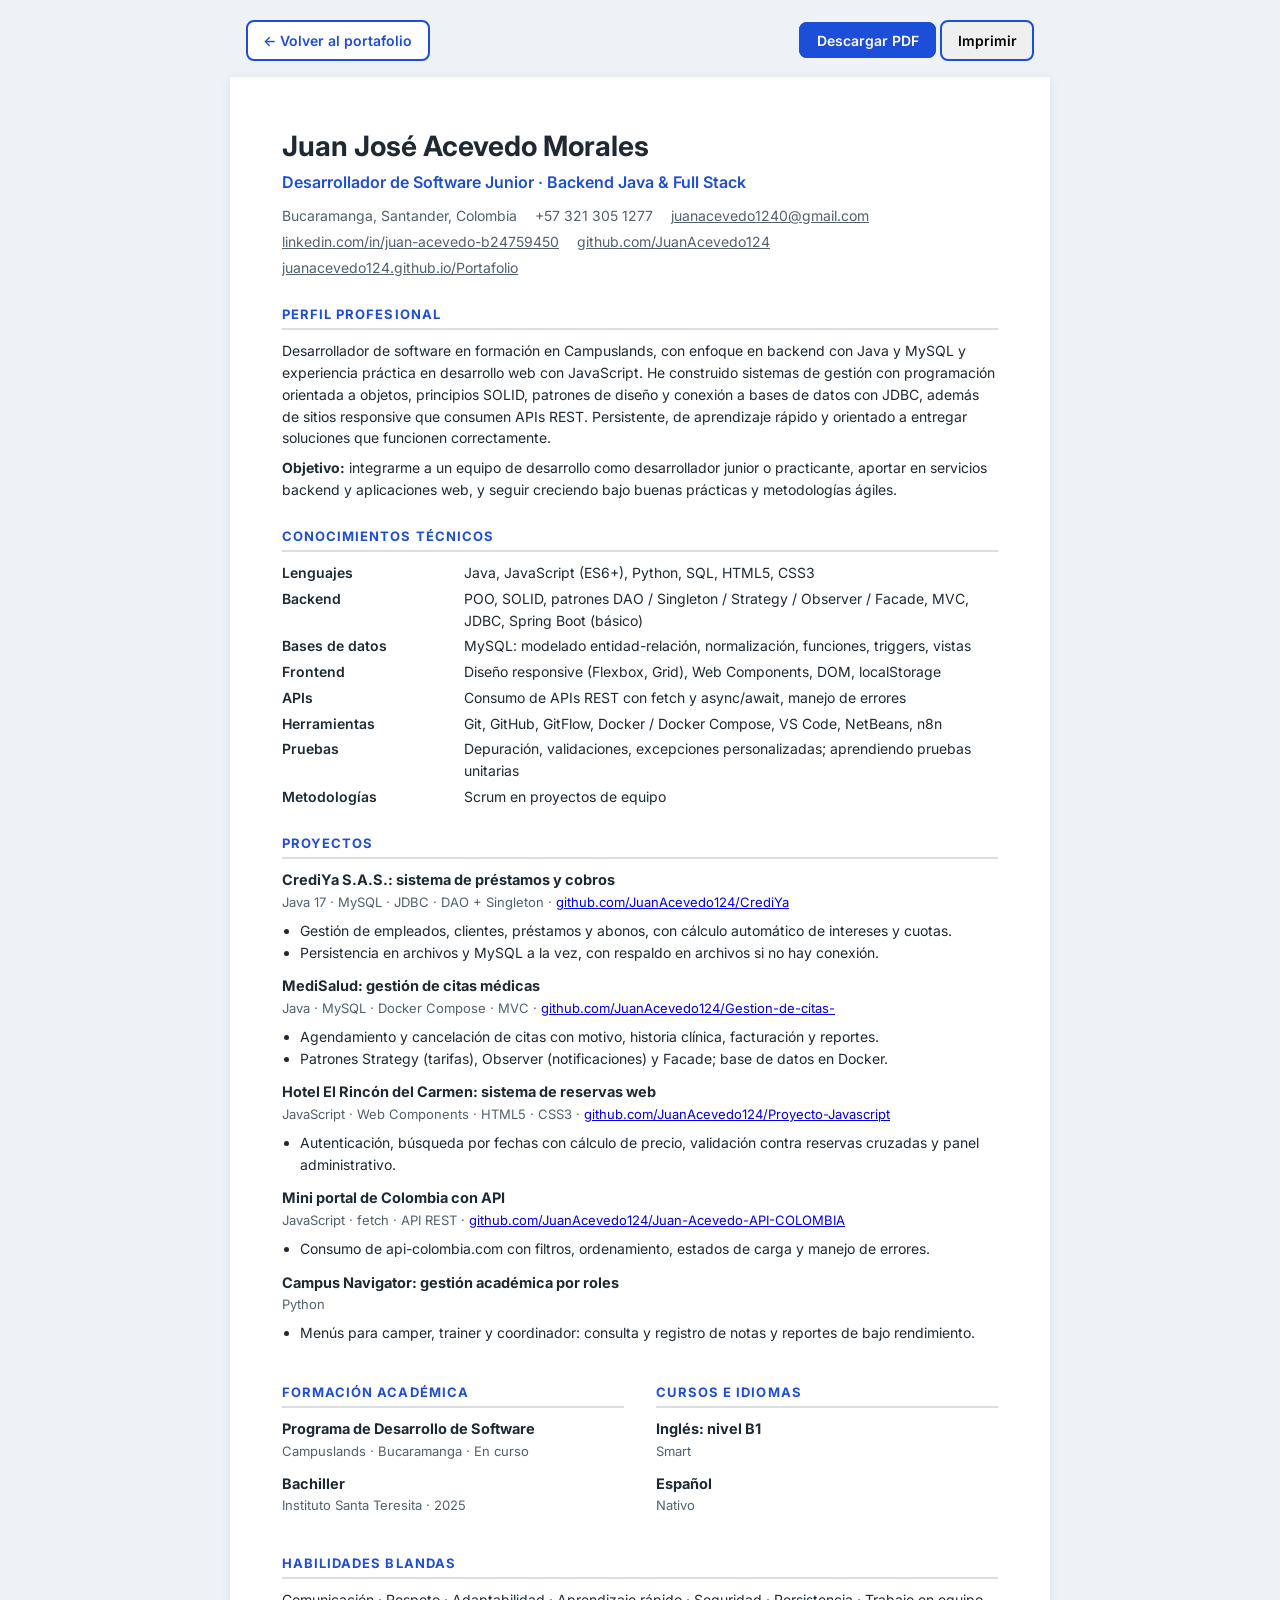
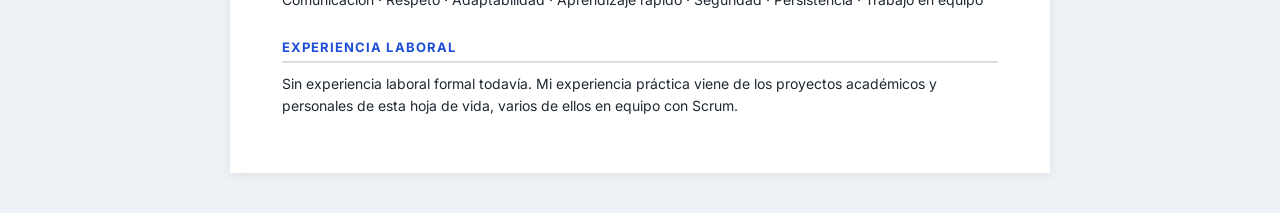
==== cv.html @ 5349bf78 "Rediseño profesional del portafolio con hoja de vida y proyectos - Diseño sencillo y responsive (cla" ====
<!DOCTYPE html>
<html lang="es">
<head>
    <meta charset="UTF-8">
    <meta name="viewport" content="width=device-width, initial-scale=1.0">
    <meta name="description" content="Hoja de vida de Juan José Acevedo Morales, desarrollador de software junior.">
    <title>Hoja de vida | Juan José Acevedo Morales</title>
    <link rel="preconnect" href="https://fonts.googleapis.com">
    <link rel="preconnect" href="https://fonts.gstatic.com" crossorigin>
    <link href="https://fonts.googleapis.com/css2?family=Inter:wght@400;500;600;700&display=swap" rel="stylesheet">
    <style>
        :root { --text: #1f2933; --muted: #52606d; --primary: #1d4ed8; --border: #d9dee5; }
        * { box-sizing: border-box; }
        body { margin: 0; background: #eef1f5; font-family: "Inter", system-ui, sans-serif; color: var(--text); font-size: 14px; line-height: 1.55; }
        .toolbar { max-width: 820px; margin: 20px auto 0; padding: 0 16px; display: flex; flex-wrap: wrap; gap: 10px; justify-content: space-between; }
        .toolbar a, .toolbar button { font: inherit; font-weight: 600; padding: .55em 1.1em; border-radius: 8px; border: 2px solid var(--primary); cursor: pointer; text-decoration: none; }
        .toolbar a { color: var(--primary); background: #fff; }
        .toolbar .dl { background: var(--primary); color: #fff; }
        .page { max-width: 820px; margin: 16px auto 40px; background: #fff; padding: 48px 52px; box-shadow: 0 2px 10px rgba(0,0,0,.08); }
        h1 { font-size: 28px; margin: 0; }
        .role { color: var(--primary); font-weight: 600; font-size: 16px; margin: 2px 0 10px; }
        .contact { display: flex; flex-wrap: wrap; gap: 4px 18px; color: var(--muted); padding: 0; margin: 0; list-style: none; }
        .contact a { color: var(--muted); }
        h2 { font-size: 13px; letter-spacing: .08em; text-transform: uppercase; color: var(--primary); border-bottom: 2px solid var(--border); padding-bottom: 4px; margin: 26px 0 10px; }
        p { margin: 0 0 8px; }
        .item { margin-bottom: 12px; }
        .item h3 { font-size: 14.5px; margin: 0; }
        .item .meta { color: var(--muted); font-size: 13px; }
        .item ul { margin: 4px 0 0; padding-left: 18px; }
        .skills { display: grid; grid-template-columns: 170px 1fr; gap: 4px 12px; margin: 0; }
        .skills dt { font-weight: 600; }
        .skills dd { margin: 0; }
        .cols { display: grid; grid-template-columns: 1fr 1fr; gap: 0 32px; }
        @media (max-width: 640px) {
            .page { padding: 28px 20px; }
            .skills, .cols { grid-template-columns: 1fr; }
            .skills dd { margin-bottom: 6px; }
        }
        @page { size: A4; margin: 14mm; }
        @media print {
            body { background: #fff; font-size: 12.5px; }
            .toolbar { display: none; }
            .page { box-shadow: none; margin: 0; padding: 0; max-width: none; }
            h2 { margin-top: 18px; }
            a { text-decoration: none; }
            .item { break-inside: avoid; }
        }
    </style>
</head>
<body>
    <div class="toolbar">
        <a href="index.html">← Volver al portafolio</a>
        <span>
            <a class="dl" href="cv/Juan-Jose-Acevedo-Morales-CV.pdf" download>Descargar PDF</a>
            <button type="button" onclick="window.print()">Imprimir</button>
        </span>
    </div>

    <main class="page">
        <header>
            <h1>Juan José Acevedo Morales</h1>
            <p class="role">Desarrollador de Software Junior · Backend Java &amp; Full Stack</p>
            <ul class="contact">
                <li>Bucaramanga, Santander, Colombia</li>
                <li>+57 321 305 1277</li>
                <li><a href="mailto:juanacevedo1240@gmail.com">juanacevedo1240@gmail.com</a></li>
                <li><a href="https://www.linkedin.com/in/juan-acevedo-b24759450/">linkedin.com/in/juan-acevedo-b24759450</a></li>
                <li><a href="https://github.com/JuanAcevedo124">github.com/JuanAcevedo124</a></li>
                <li><a href="https://juanacevedo124.github.io/Portafolio/">juanacevedo124.github.io/Portafolio</a></li>
            </ul>
        </header>

        <section>
            <h2>Perfil profesional</h2>
            <p>
                Desarrollador de software en formación en Campuslands, con enfoque en backend con Java y MySQL
                y experiencia práctica en desarrollo web con JavaScript. He construido sistemas de gestión con
                programación orientada a objetos, principios SOLID, patrones de diseño y conexión a bases de datos
                con JDBC, además de sitios responsive que consumen APIs REST. Persistente, de aprendizaje rápido
                y orientado a entregar soluciones que funcionen correctamente.
            </p>
            <p>
                <strong>Objetivo:</strong> integrarme a un equipo de desarrollo como desarrollador junior o practicante,
                aportar en servicios backend y aplicaciones web, y seguir creciendo bajo buenas prácticas y metodologías ágiles.
            </p>
        </section>

        <section>
            <h2>Conocimientos técnicos</h2>
            <dl class="skills">
                <dt>Lenguajes</dt><dd>Java, JavaScript (ES6+), Python, SQL, HTML5, CSS3</dd>
                <dt>Backend</dt><dd>POO, SOLID, patrones DAO / Singleton / Strategy / Observer / Facade, MVC, JDBC, Spring Boot (básico)</dd>
                <dt>Bases de datos</dt><dd>MySQL: modelado entidad-relación, normalización, funciones, triggers, vistas</dd>
                <dt>Frontend</dt><dd>Diseño responsive (Flexbox, Grid), Web Components, DOM, localStorage</dd>
                <dt>APIs</dt><dd>Consumo de APIs REST con fetch y async/await, manejo de errores</dd>
                <dt>Herramientas</dt><dd>Git, GitHub, GitFlow, Docker / Docker Compose, VS Code, NetBeans, n8n</dd>
                <dt>Pruebas</dt><dd>Depuración, validaciones, excepciones personalizadas; aprendiendo pruebas unitarias</dd>
                <dt>Metodologías</dt><dd>Scrum en proyectos de equipo</dd>
            </dl>
        </section>

        <section>
            <h2>Proyectos</h2>
            <div class="item">
                <h3>CrediYa S.A.S.: sistema de préstamos y cobros</h3>
                <p class="meta">Java 17 · MySQL · JDBC · DAO + Singleton · <a href="https://github.com/JuanAcevedo124/CrediYa">github.com/JuanAcevedo124/CrediYa</a></p>
                <ul>
                    <li>Gestión de empleados, clientes, préstamos y abonos, con cálculo automático de intereses y cuotas.</li>
                    <li>Persistencia en archivos y MySQL a la vez, con respaldo en archivos si no hay conexión.</li>
                </ul>
            </div>
            <div class="item">
                <h3>MediSalud: gestión de citas médicas</h3>
                <p class="meta">Java · MySQL · Docker Compose · MVC · <a href="https://github.com/JuanAcevedo124/Gestion-de-citas-">github.com/JuanAcevedo124/Gestion-de-citas-</a></p>
                <ul>
                    <li>Agendamiento y cancelación de citas con motivo, historia clínica, facturación y reportes.</li>
                    <li>Patrones Strategy (tarifas), Observer (notificaciones) y Facade; base de datos en Docker.</li>
                </ul>
            </div>
            <div class="item">
                <h3>Hotel El Rincón del Carmen: sistema de reservas web</h3>
                <p class="meta">JavaScript · Web Components · HTML5 · CSS3 · <a href="https://github.com/JuanAcevedo124/Proyecto-Javascript">github.com/JuanAcevedo124/Proyecto-Javascript</a></p>
                <ul>
                    <li>Autenticación, búsqueda por fechas con cálculo de precio, validación contra reservas cruzadas y panel administrativo.</li>
                </ul>
            </div>
            <div class="item">
                <h3>Mini portal de Colombia con API</h3>
                <p class="meta">JavaScript · fetch · API REST · <a href="https://github.com/JuanAcevedo124/Juan-Acevedo-API-COLOMBIA">github.com/JuanAcevedo124/Juan-Acevedo-API-COLOMBIA</a></p>
                <ul>
                    <li>Consumo de api-colombia.com con filtros, ordenamiento, estados de carga y manejo de errores.</li>
                </ul>
            </div>
            <div class="item">
                <h3>Campus Navigator: gestión académica por roles</h3>
                <p class="meta">Python</p>
                <ul>
                    <li>Menús para camper, trainer y coordinador: consulta y registro de notas y reportes de bajo rendimiento.</li>
                </ul>
            </div>
        </section>

        <div class="cols">
            <section>
                <h2>Formación académica</h2>
                <div class="item">
                    <h3>Programa de Desarrollo de Software</h3>
                    <p class="meta">Campuslands · Bucaramanga · En curso</p>
                </div>
                <div class="item">
                    <h3>Bachiller</h3>
                    <p class="meta">Instituto Santa Teresita · 2025</p>
                </div>
            </section>
            <section>
                <h2>Cursos e idiomas</h2>
                <div class="item">
                    <h3>Inglés: nivel B1</h3>
                    <p class="meta">Smart</p>
                </div>
                <div class="item">
                    <h3>Español</h3>
                    <p class="meta">Nativo</p>
                </div>
            </section>
        </div>

        <section>
            <h2>Habilidades blandas</h2>
            <p>Comunicación · Respeto · Adaptabilidad · Aprendizaje rápido · Seguridad · Persistencia · Trabajo en equipo</p>
        </section>

        <section>
            <h2>Experiencia laboral</h2>
            <p>Sin experiencia laboral formal todavía. Mi experiencia práctica viene de los proyectos académicos y personales de esta hoja de vida, varios de ellos en equipo con Scrum.</p>
        </section>
    </main>
</body>
</html>
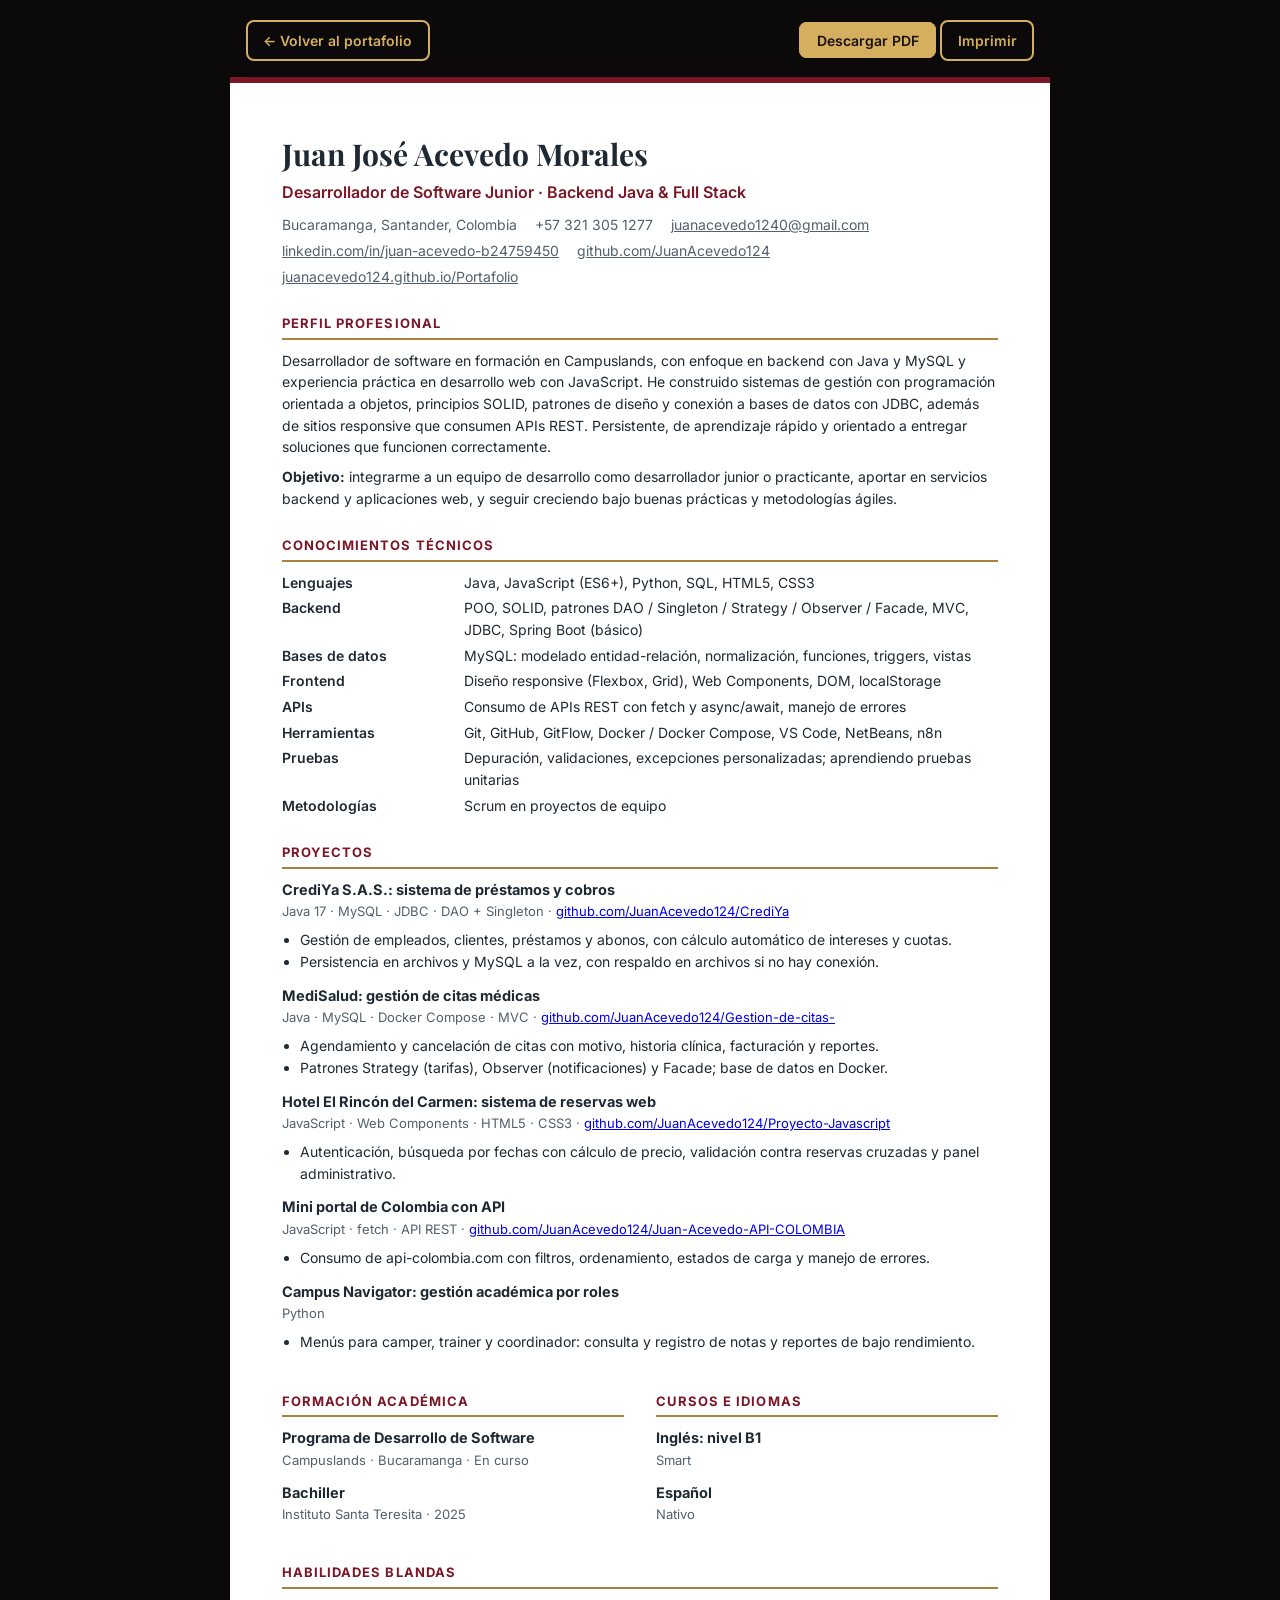
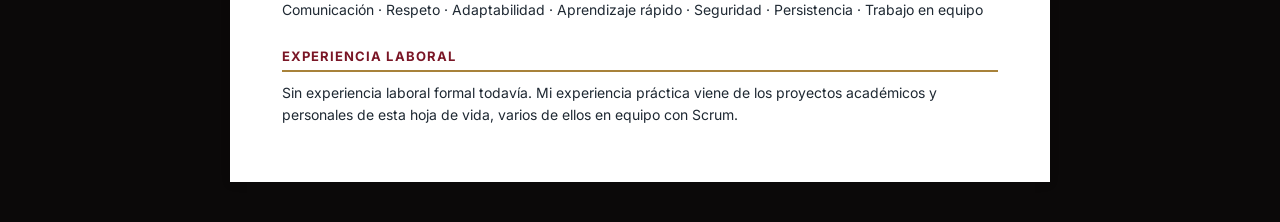
==== commit 4c9911d8: "Nuevo diseño: negro, dorado y rojo vino - Tipografía Playfair Display + Inter, hero con retrato y es" ====
--- a/cv.html
+++ b/cv.html
@@ -7,21 +7,25 @@
     <title>Hoja de vida | Juan José Acevedo Morales</title>
     <link rel="preconnect" href="https://fonts.googleapis.com">
     <link rel="preconnect" href="https://fonts.gstatic.com" crossorigin>
-    <link href="https://fonts.googleapis.com/css2?family=Inter:wght@400;500;600;700&display=swap" rel="stylesheet">
+    <link href="https://fonts.googleapis.com/css2?family=Playfair+Display:wght@600&family=Inter:wght@400;500;600;700&display=swap" rel="stylesheet">
     <style>
-        :root { --text: #1f2933; --muted: #52606d; --primary: #1d4ed8; --border: #d9dee5; }
+        :root { --text: #1f2933; --muted: #52606d; --primary: #7a1626; --gold: #a8823a; --border: #e3d6b8; }
         * { box-sizing: border-box; }
         body { margin: 0; background: #eef1f5; font-family: "Inter", system-ui, sans-serif; color: var(--text); font-size: 14px; line-height: 1.55; }
         .toolbar { max-width: 820px; margin: 20px auto 0; padding: 0 16px; display: flex; flex-wrap: wrap; gap: 10px; justify-content: space-between; }
         .toolbar a, .toolbar button { font: inherit; font-weight: 600; padding: .55em 1.1em; border-radius: 8px; border: 2px solid var(--primary); cursor: pointer; text-decoration: none; }
         .toolbar a { color: var(--primary); background: #fff; }
-        .toolbar .dl { background: var(--primary); color: #fff; }
-        .page { max-width: 820px; margin: 16px auto 40px; background: #fff; padding: 48px 52px; box-shadow: 0 2px 10px rgba(0,0,0,.08); }
-        h1 { font-size: 28px; margin: 0; }
+        body { background: #0b0909 !important; }
+        @media print { body { background: #fff !important; } }
+        .toolbar .dl { background: #d4af5f; border-color: #d4af5f; color: #1a1208; }
+        .toolbar button { background: transparent; color: #d4af5f; border-color: #d4af5f; }
+        .page { max-width: 820px; margin: 16px auto 40px; background: #fff; padding: 48px 52px; box-shadow: 0 2px 10px rgba(0,0,0,.08); border-top: 6px solid var(--primary); }
+        .toolbar > a { background: transparent; color: #d4af5f; border-color: #d4af5f; }
+        h1 { font-family: "Playfair Display", Georgia, serif; font-size: 30px; margin: 0; }
         .role { color: var(--primary); font-weight: 600; font-size: 16px; margin: 2px 0 10px; }
         .contact { display: flex; flex-wrap: wrap; gap: 4px 18px; color: var(--muted); padding: 0; margin: 0; list-style: none; }
         .contact a { color: var(--muted); }
-        h2 { font-size: 13px; letter-spacing: .08em; text-transform: uppercase; color: var(--primary); border-bottom: 2px solid var(--border); padding-bottom: 4px; margin: 26px 0 10px; }
+        h2 { font-size: 13px; letter-spacing: .08em; text-transform: uppercase; color: var(--primary); border-bottom: 2px solid var(--gold); padding-bottom: 4px; margin: 26px 0 10px; }
         p { margin: 0 0 8px; }
         .item { margin-bottom: 12px; }
         .item h3 { font-size: 14.5px; margin: 0; }
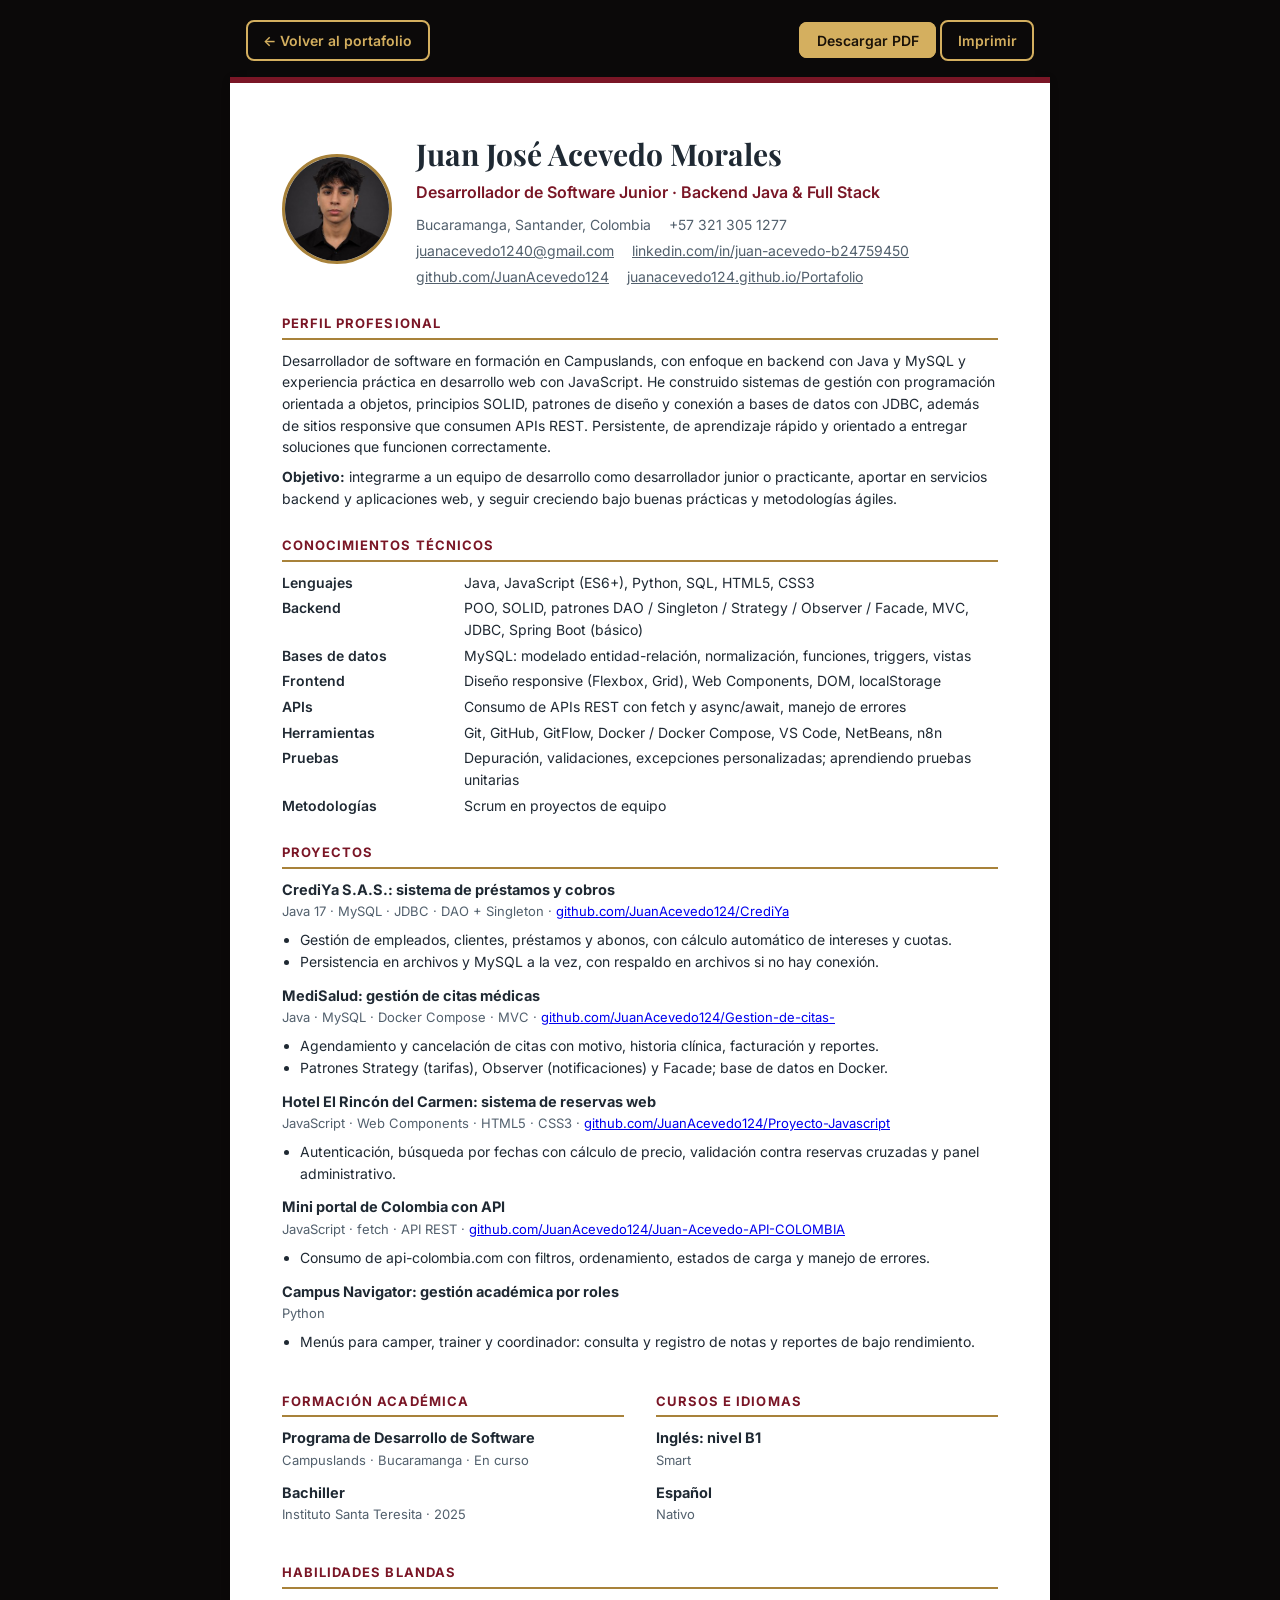
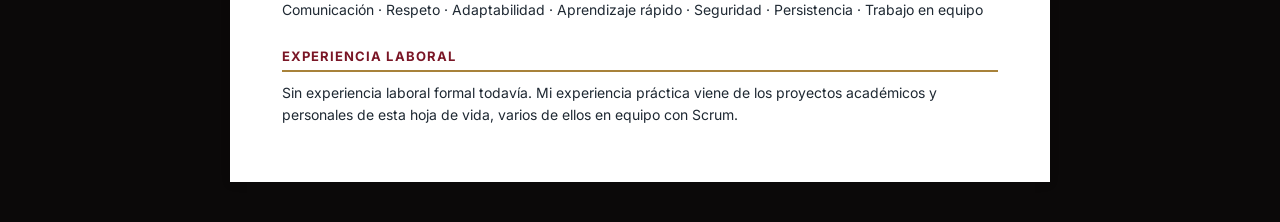
==== commit 5fe8cf69: "Agregar fotografía de perfil al portafolio y a la hoja de vida" ====
--- a/cv.html
+++ b/cv.html
@@ -26,6 +26,9 @@
         .contact { display: flex; flex-wrap: wrap; gap: 4px 18px; color: var(--muted); padding: 0; margin: 0; list-style: none; }
         .contact a { color: var(--muted); }
         h2 { font-size: 13px; letter-spacing: .08em; text-transform: uppercase; color: var(--primary); border-bottom: 2px solid var(--gold); padding-bottom: 4px; margin: 26px 0 10px; }
+        .cv-head { display: flex; align-items: center; gap: 24px; }
+        .cv-photo { width: 110px; height: 110px; border-radius: 50%; object-fit: cover; flex-shrink: 0; border: 3px solid var(--gold); }
+        @media (max-width: 640px) { .cv-head { flex-direction: column; align-items: flex-start; } }
         p { margin: 0 0 8px; }
         .item { margin-bottom: 12px; }
         .item h3 { font-size: 14.5px; margin: 0; }
@@ -61,7 +64,9 @@
     </div>
 
     <main class="page">
-        <header>
+        <header class="cv-head">
+            <img class="cv-photo" src="img/foto-cv.jpg" alt="Fotografía de Juan José Acevedo Morales" width="120" height="120">
+            <div>
             <h1>Juan José Acevedo Morales</h1>
             <p class="role">Desarrollador de Software Junior · Backend Java &amp; Full Stack</p>
             <ul class="contact">
@@ -72,6 +77,7 @@
                 <li><a href="https://github.com/JuanAcevedo124">github.com/JuanAcevedo124</a></li>
                 <li><a href="https://juanacevedo124.github.io/Portafolio/">juanacevedo124.github.io/Portafolio</a></li>
             </ul>
+            </div>
         </header>
 
         <section>
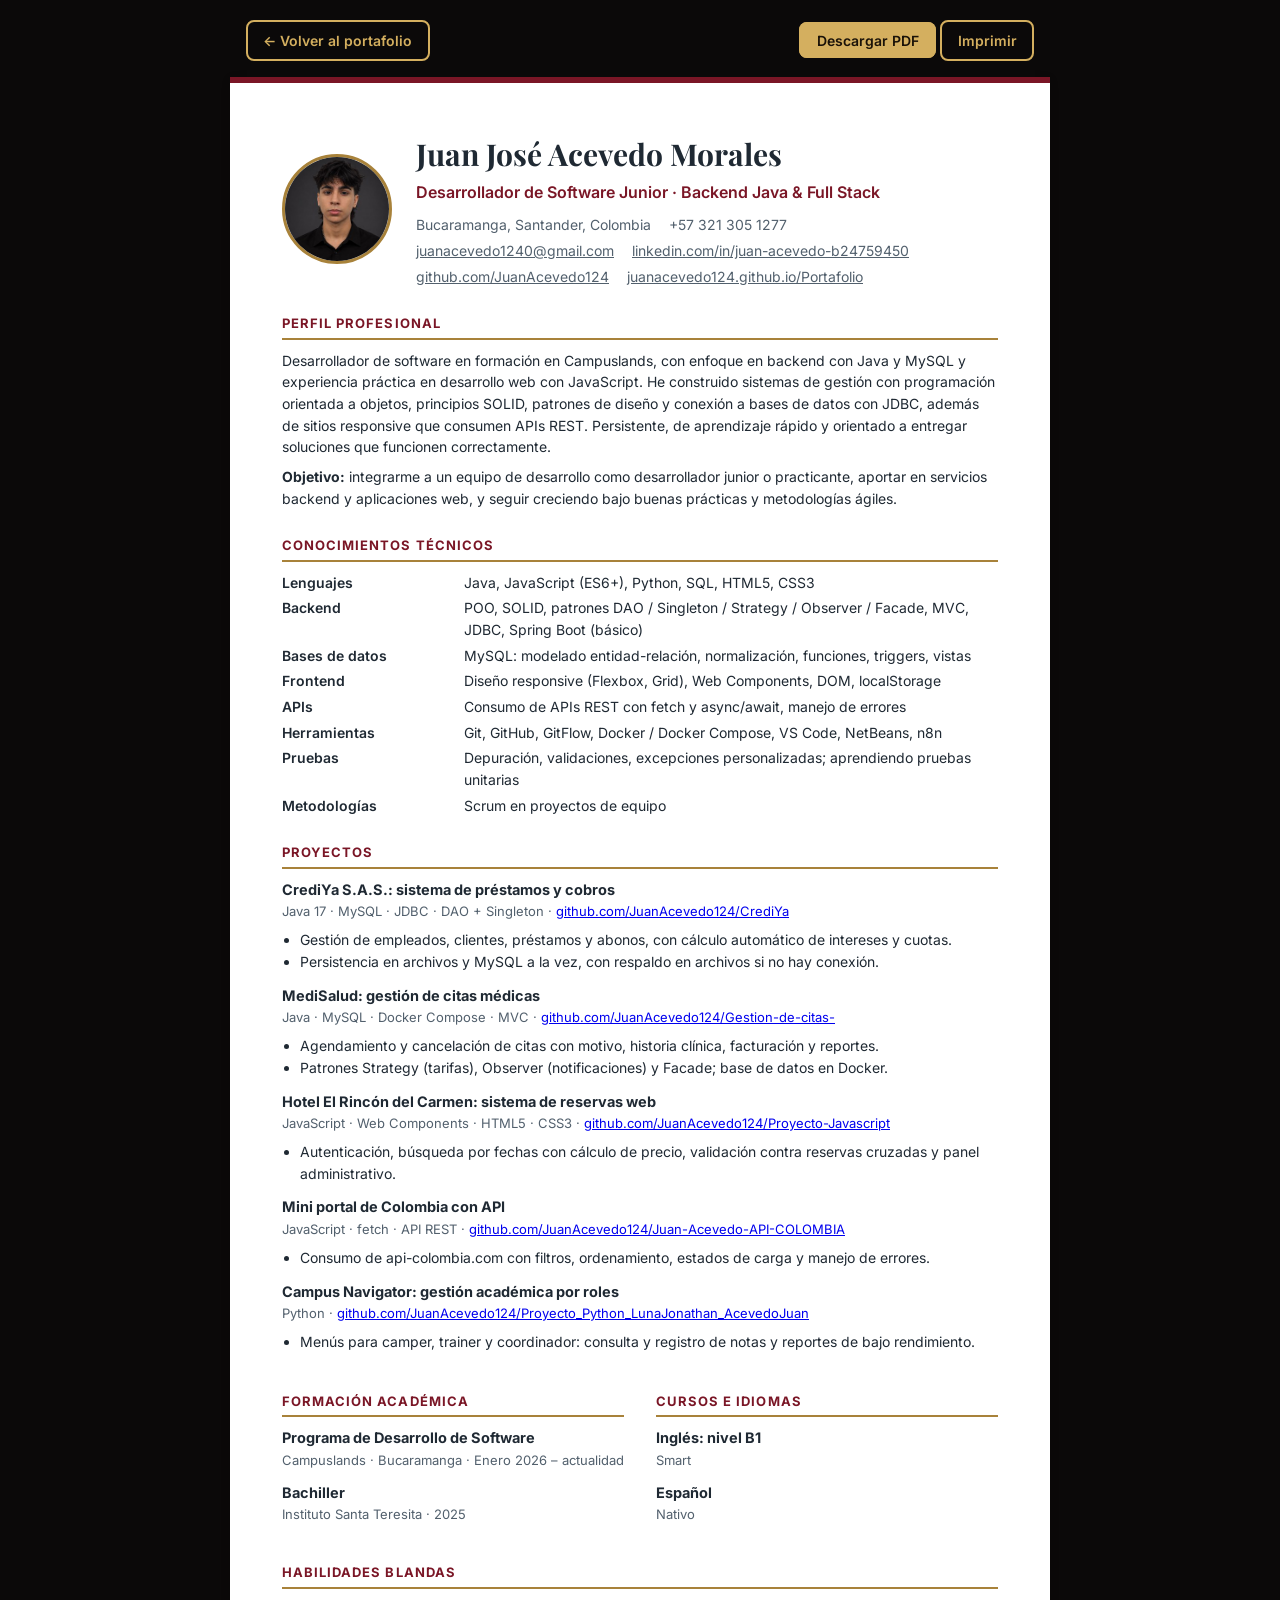
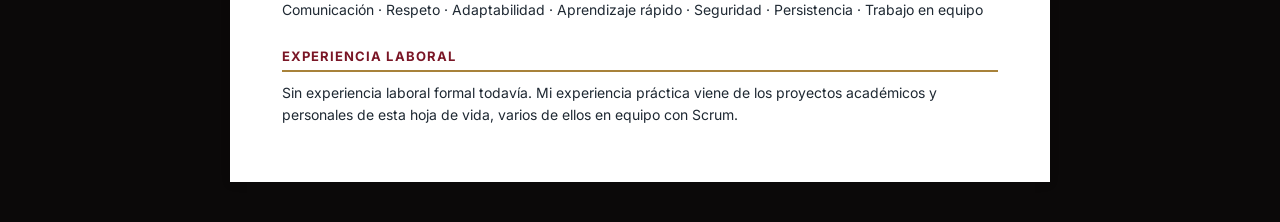
==== commit 80b93186: "Campus Navigator: enlace al fork corregido y captura de ejecución real; fecha de inicio en Campuslan" ====
--- a/cv.html
+++ b/cv.html
@@ -143,7 +143,7 @@
             </div>
             <div class="item">
                 <h3>Campus Navigator: gestión académica por roles</h3>
-                <p class="meta">Python</p>
+                <p class="meta">Python · <a href="https://github.com/JuanAcevedo124/Proyecto_Python_LunaJonathan_AcevedoJuan">github.com/JuanAcevedo124/Proyecto_Python_LunaJonathan_AcevedoJuan</a></p>
                 <ul>
                     <li>Menús para camper, trainer y coordinador: consulta y registro de notas y reportes de bajo rendimiento.</li>
                 </ul>
@@ -155,7 +155,7 @@
                 <h2>Formación académica</h2>
                 <div class="item">
                     <h3>Programa de Desarrollo de Software</h3>
-                    <p class="meta">Campuslands · Bucaramanga · En curso</p>
+                    <p class="meta">Campuslands · Bucaramanga · Enero 2026 – actualidad</p>
                 </div>
                 <div class="item">
                     <h3>Bachiller</h3>
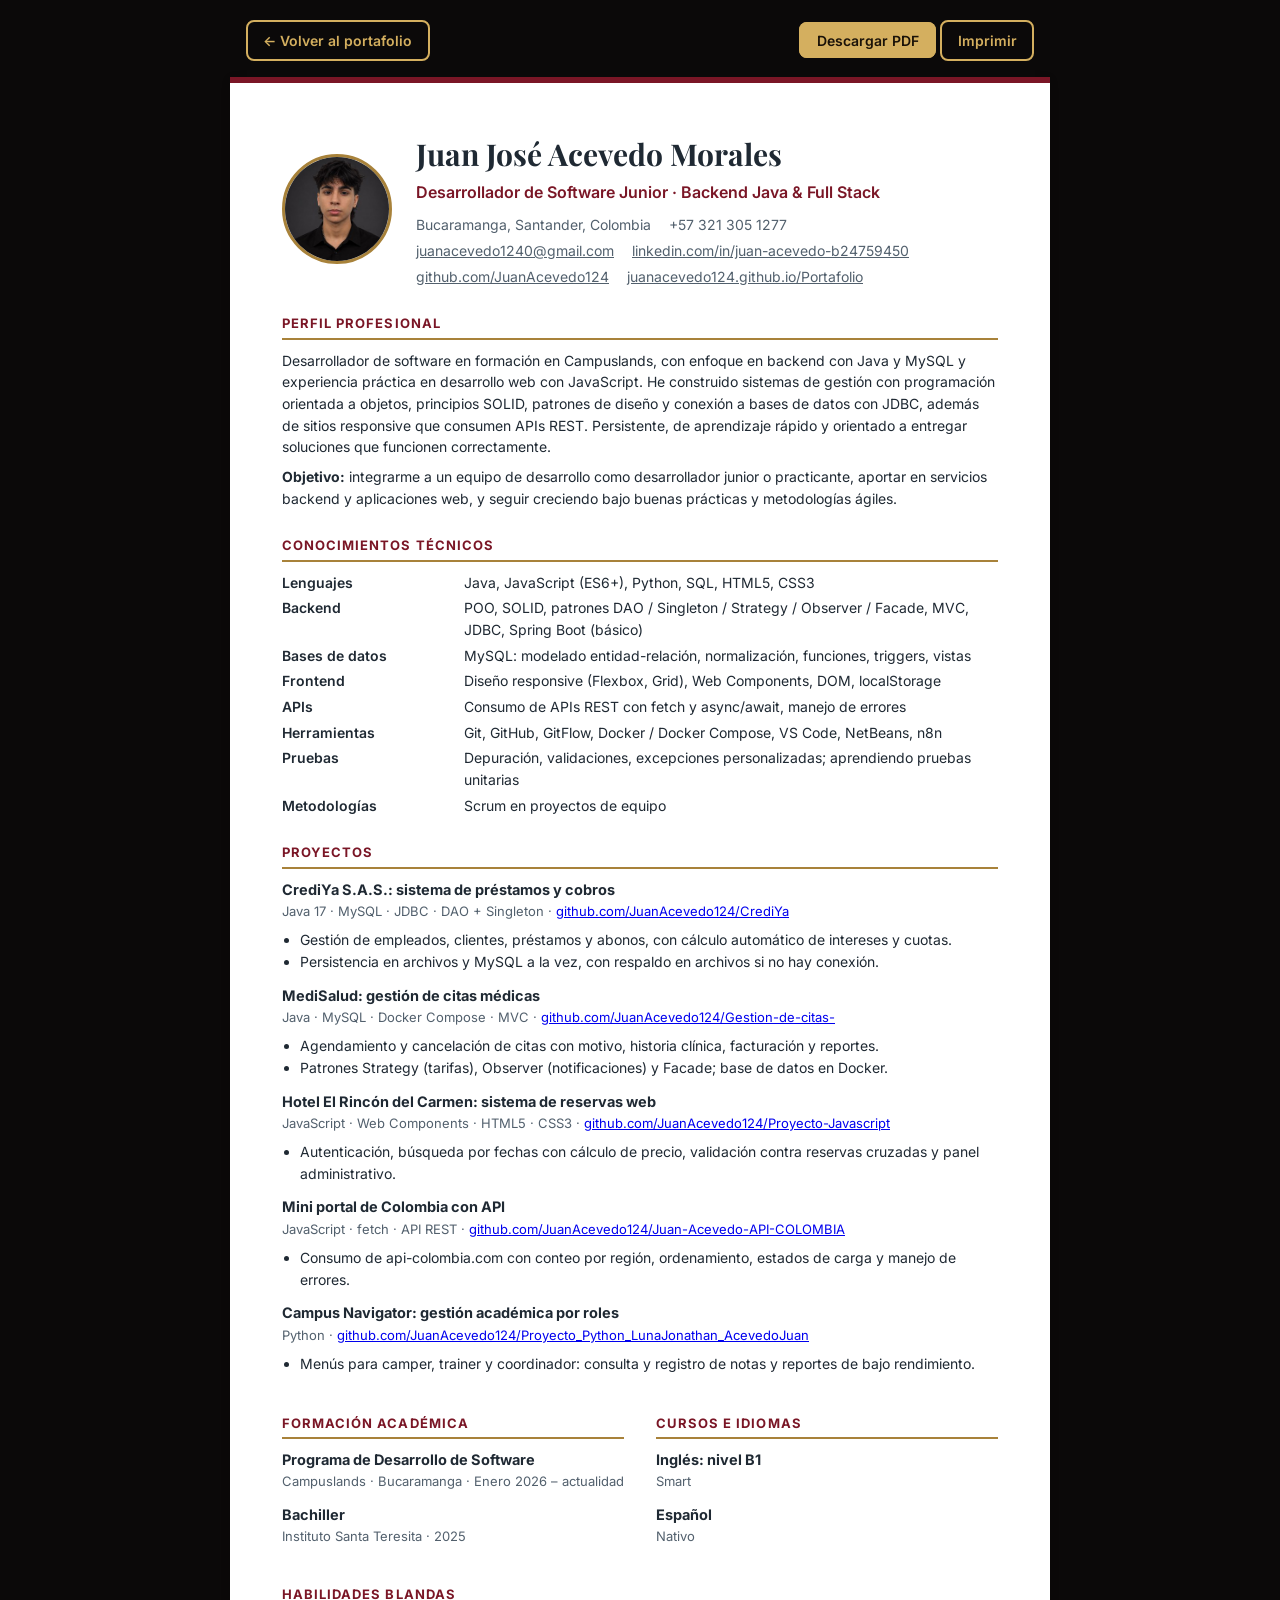
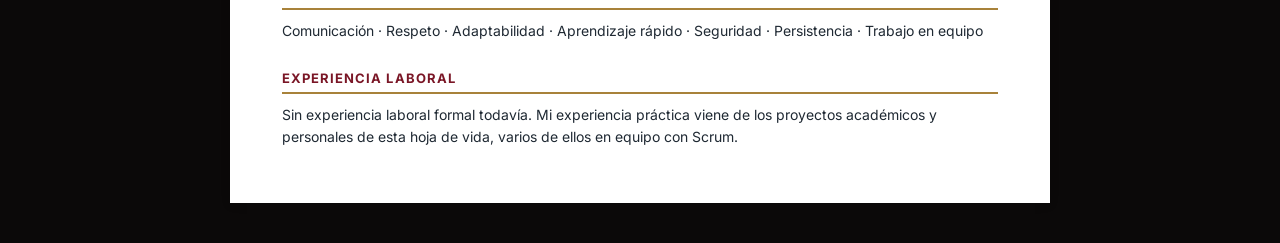
==== commit 5db12dde: "Corregir descripción del portal de Colombia y actualizar README" ====
--- a/cv.html
+++ b/cv.html
@@ -138,7 +138,7 @@
                 <h3>Mini portal de Colombia con API</h3>
                 <p class="meta">JavaScript · fetch · API REST · <a href="https://github.com/JuanAcevedo124/Juan-Acevedo-API-COLOMBIA">github.com/JuanAcevedo124/Juan-Acevedo-API-COLOMBIA</a></p>
                 <ul>
-                    <li>Consumo de api-colombia.com con filtros, ordenamiento, estados de carga y manejo de errores.</li>
+                    <li>Consumo de api-colombia.com con conteo por región, ordenamiento, estados de carga y manejo de errores.</li>
                 </ul>
             </div>
             <div class="item">
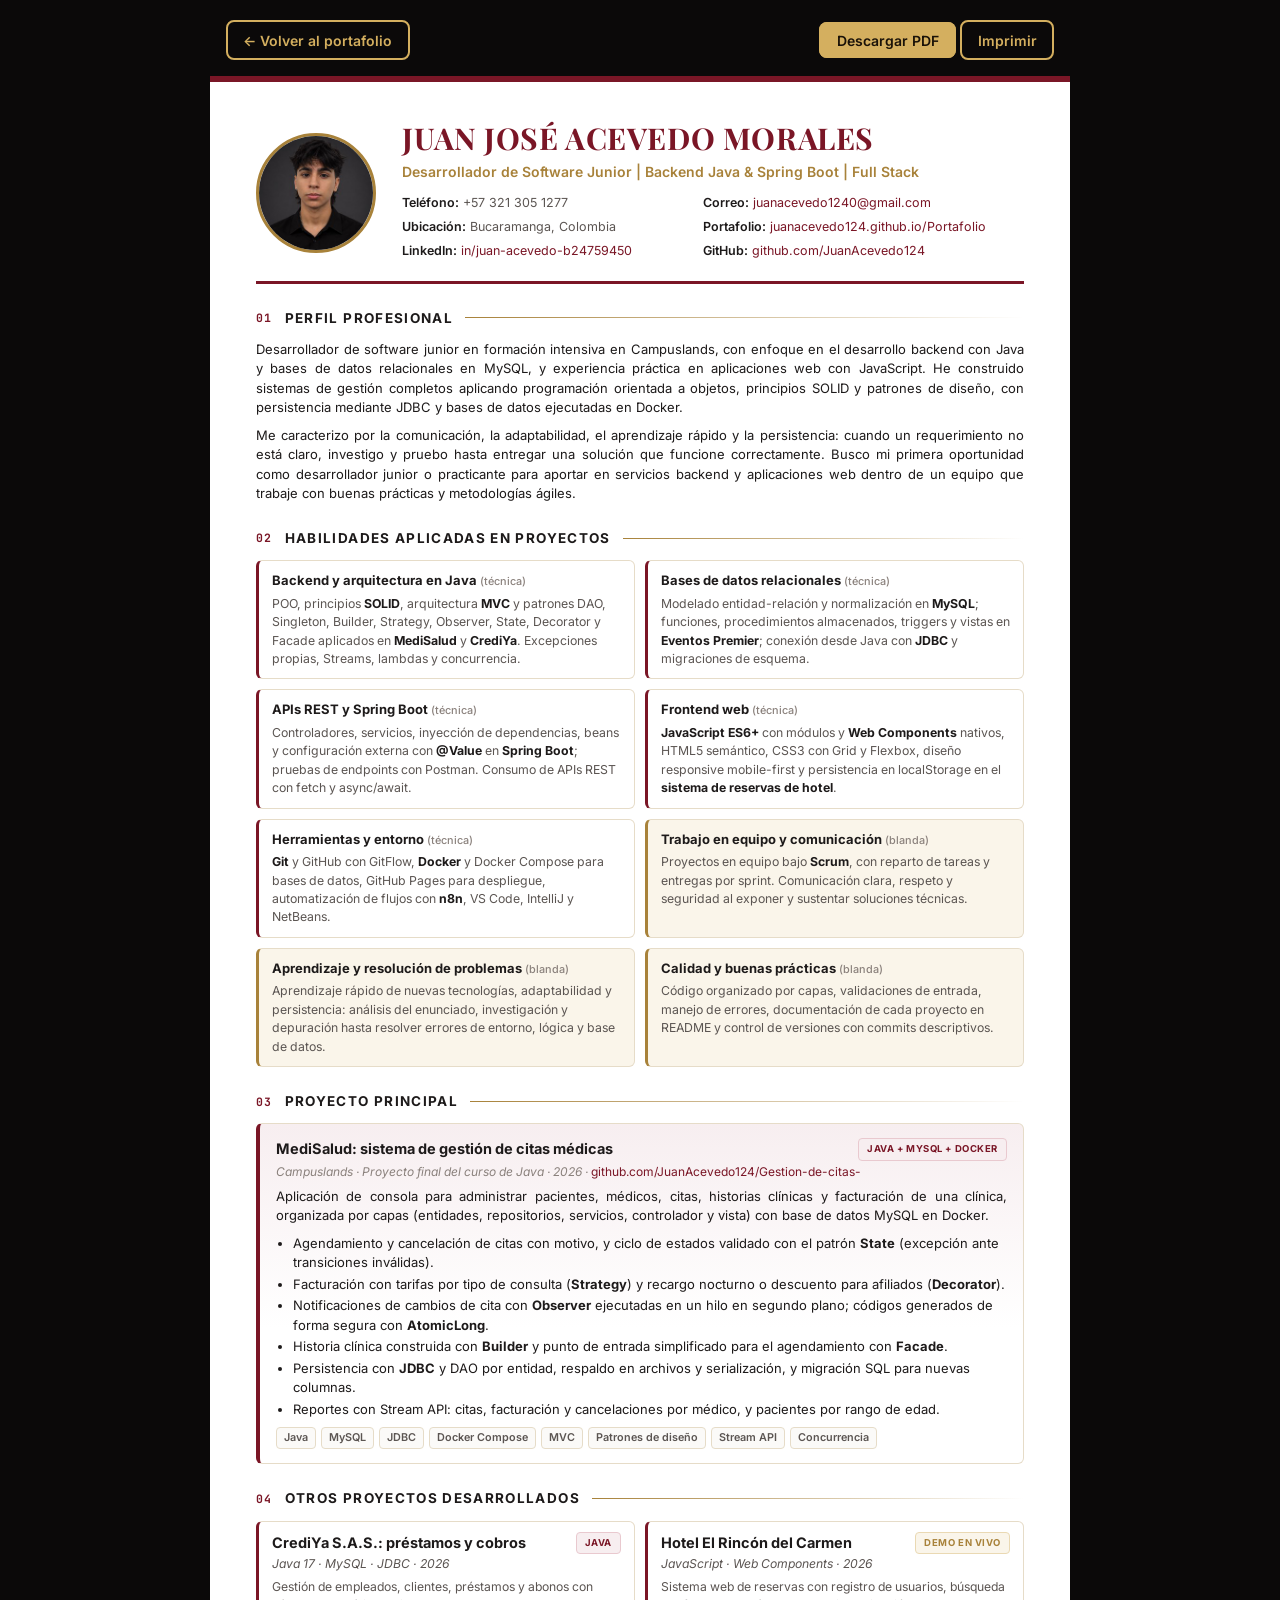
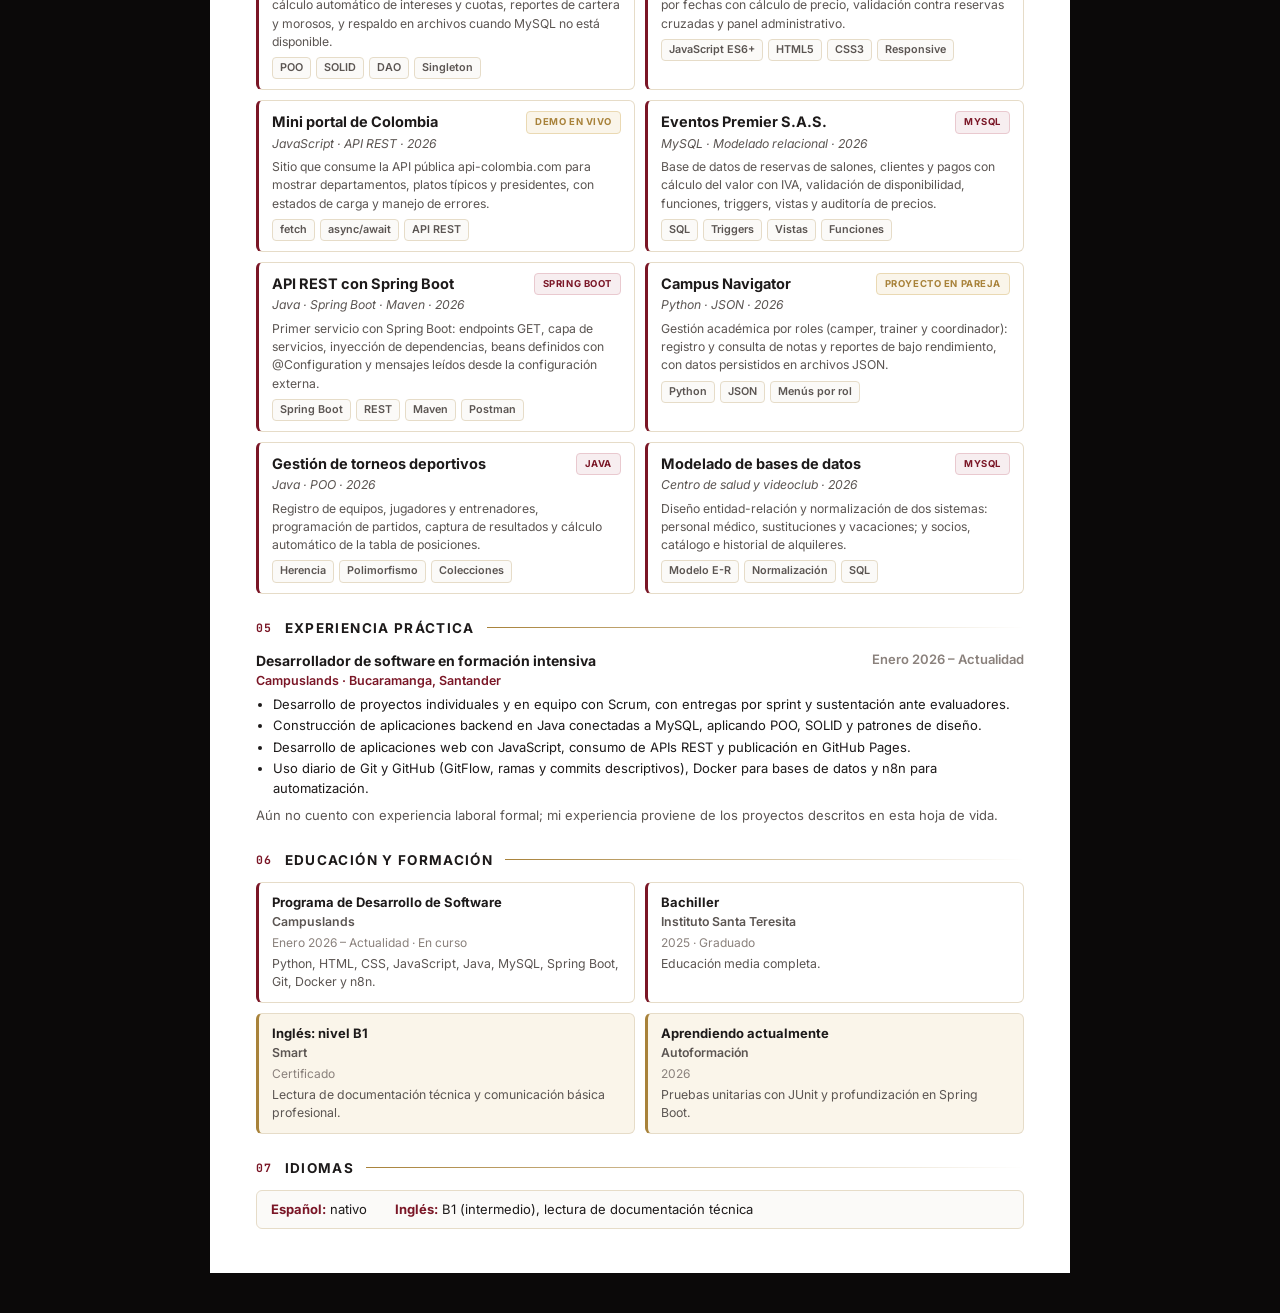
==== commit f4ca9d28: "Hoja de vida ampliada: habilidades aplicadas, proyecto principal, catálogo de proyectos y experienci" ====
--- a/cv.html
+++ b/cv.html
@@ -3,54 +3,96 @@
 <head>
     <meta charset="UTF-8">
     <meta name="viewport" content="width=device-width, initial-scale=1.0">
-    <meta name="description" content="Hoja de vida de Juan José Acevedo Morales, desarrollador de software junior.">
+    <meta name="description" content="Hoja de vida de Juan José Acevedo Morales, desarrollador de software junior con enfoque en backend Java.">
     <title>Hoja de vida | Juan José Acevedo Morales</title>
     <link rel="preconnect" href="https://fonts.googleapis.com">
     <link rel="preconnect" href="https://fonts.gstatic.com" crossorigin>
-    <link href="https://fonts.googleapis.com/css2?family=Playfair+Display:wght@600&family=Inter:wght@400;500;600;700&display=swap" rel="stylesheet">
+    <link href="https://fonts.googleapis.com/css2?family=Playfair+Display:wght@600;700&family=Inter:wght@400;500;600;700&family=JetBrains+Mono:wght@500&display=swap" rel="stylesheet">
     <style>
-        :root { --text: #1f2933; --muted: #52606d; --primary: #7a1626; --gold: #a8823a; --border: #e3d6b8; }
+        :root {
+            --text: #1d1a1a; --muted: #5b5552; --soft: #8a817c;
+            --wine: #7a1626; --wine-soft: #f7eef0;
+            --gold: #a8823a; --gold-soft: #faf5ea; --line: #e6dcc8;
+        }
         * { box-sizing: border-box; }
-        body { margin: 0; background: #eef1f5; font-family: "Inter", system-ui, sans-serif; color: var(--text); font-size: 14px; line-height: 1.55; }
-        .toolbar { max-width: 820px; margin: 20px auto 0; padding: 0 16px; display: flex; flex-wrap: wrap; gap: 10px; justify-content: space-between; }
-        .toolbar a, .toolbar button { font: inherit; font-weight: 600; padding: .55em 1.1em; border-radius: 8px; border: 2px solid var(--primary); cursor: pointer; text-decoration: none; }
-        .toolbar a { color: var(--primary); background: #fff; }
-        body { background: #0b0909 !important; }
-        @media print { body { background: #fff !important; } }
-        .toolbar .dl { background: #d4af5f; border-color: #d4af5f; color: #1a1208; }
-        .toolbar button { background: transparent; color: #d4af5f; border-color: #d4af5f; }
-        .page { max-width: 820px; margin: 16px auto 40px; background: #fff; padding: 48px 52px; box-shadow: 0 2px 10px rgba(0,0,0,.08); border-top: 6px solid var(--primary); }
-        .toolbar > a { background: transparent; color: #d4af5f; border-color: #d4af5f; }
-        h1 { font-family: "Playfair Display", Georgia, serif; font-size: 30px; margin: 0; }
-        .role { color: var(--primary); font-weight: 600; font-size: 16px; margin: 2px 0 10px; }
-        .contact { display: flex; flex-wrap: wrap; gap: 4px 18px; color: var(--muted); padding: 0; margin: 0; list-style: none; }
-        .contact a { color: var(--muted); }
-        h2 { font-size: 13px; letter-spacing: .08em; text-transform: uppercase; color: var(--primary); border-bottom: 2px solid var(--gold); padding-bottom: 4px; margin: 26px 0 10px; }
-        .cv-head { display: flex; align-items: center; gap: 24px; }
-        .cv-photo { width: 110px; height: 110px; border-radius: 50%; object-fit: cover; flex-shrink: 0; border: 3px solid var(--gold); }
-        @media (max-width: 640px) { .cv-head { flex-direction: column; align-items: flex-start; } }
-        p { margin: 0 0 8px; }
-        .item { margin-bottom: 12px; }
-        .item h3 { font-size: 14.5px; margin: 0; }
-        .item .meta { color: var(--muted); font-size: 13px; }
-        .item ul { margin: 4px 0 0; padding-left: 18px; }
-        .skills { display: grid; grid-template-columns: 170px 1fr; gap: 4px 12px; margin: 0; }
-        .skills dt { font-weight: 600; }
-        .skills dd { margin: 0; }
-        .cols { display: grid; grid-template-columns: 1fr 1fr; gap: 0 32px; }
-        @media (max-width: 640px) {
-            .page { padding: 28px 20px; }
-            .skills, .cols { grid-template-columns: 1fr; }
-            .skills dd { margin-bottom: 6px; }
+        body { margin: 0; background: #0b0909; font-family: "Inter", system-ui, sans-serif; color: var(--text); font-size: 13px; line-height: 1.5; }
+        a { color: inherit; }
+
+        .toolbar { max-width: 860px; margin: 20px auto 0; padding: 0 16px; display: flex; flex-wrap: wrap; gap: 10px; justify-content: space-between; }
+        .toolbar a, .toolbar button { font: inherit; font-weight: 600; font-size: 14px; padding: .55em 1.1em; border-radius: 8px; border: 2px solid #d4af5f; cursor: pointer; text-decoration: none; background: transparent; color: #d4af5f; }
+        .toolbar .dl { background: #d4af5f; color: #1a1208; }
+
+        .page { max-width: 860px; margin: 16px auto 40px; background: #fff; padding: 40px 46px 44px; border-top: 6px solid var(--wine); }
+
+        /* Encabezado */
+        .head { display: grid; grid-template-columns: 120px 1fr; gap: 26px; align-items: center; padding-bottom: 18px; border-bottom: 3px solid var(--wine); }
+        .photo { width: 120px; height: 120px; border-radius: 50%; object-fit: cover; border: 3px solid var(--gold); }
+        h1 { font-family: "Playfair Display", Georgia, serif; font-size: 30px; line-height: 1.1; margin: 0; letter-spacing: .02em; text-transform: uppercase; color: var(--wine); }
+        .role { margin: 6px 0 12px; font-weight: 600; font-size: 14px; color: var(--gold); }
+        .head p { text-align: left; }
+        .contact { display: grid; grid-template-columns: 1fr 1.15fr; gap: 3px 22px; margin: 0; padding: 0; list-style: none; font-size: 12.5px; color: var(--muted); }
+        .contact b { color: var(--text); font-weight: 600; }
+        .contact a { color: var(--wine); text-decoration: none; }
+
+        /* Secciones */
+        h2 { display: flex; align-items: center; gap: 12px; margin: 24px 0 12px; font-size: 13.5px; letter-spacing: .1em; text-transform: uppercase; color: var(--text); }
+        h2::after { content: ""; flex: 1; height: 1px; background: linear-gradient(90deg, var(--gold), transparent); }
+        h2 span { color: var(--wine); font-family: "JetBrains Mono", monospace; font-size: 11.5px; }
+        p { margin: 0 0 8px; text-align: justify; }
+
+        /* Habilidades */
+        .grid2 { display: grid; grid-template-columns: 1fr 1fr; gap: 10px; }
+        .card { border: 1px solid var(--line); border-left: 3px solid var(--wine); border-radius: 6px; padding: 10px 13px; background: #fff; break-inside: avoid; }
+        .card.soft { border-left-color: var(--gold); background: var(--gold-soft); }
+        .card h3 { margin: 0 0 4px; font-size: 13px; }
+        .card h3 small { font-weight: 500; color: var(--soft); }
+        .card p { margin: 0; font-size: 12.3px; color: var(--muted); text-align: left; }
+        .card p b { color: var(--text); }
+
+        /* Proyectos */
+        .feature { border: 1px solid var(--line); border-left: 4px solid var(--wine); border-radius: 6px; padding: 14px 16px; background: linear-gradient(180deg, var(--wine-soft), #fff 60%); break-inside: avoid; }
+        .ptitle { display: flex; justify-content: space-between; align-items: flex-start; gap: 10px; }
+        .ptitle h3 { margin: 0; font-size: 14.5px; }
+        .meta { margin: 2px 0 6px; font-size: 12px; font-style: italic; color: var(--soft); }
+        .meta a { color: var(--wine); font-style: normal; text-decoration: none; }
+        .label { flex-shrink: 0; font-size: 9.5px; font-weight: 700; letter-spacing: .06em; text-transform: uppercase; padding: 3px 8px; border-radius: 4px; background: var(--gold-soft); color: var(--gold); border: 1px solid #ead9b3; }
+        .label.wine { background: var(--wine-soft); color: var(--wine); border-color: #e9c9cf; }
+        ul { margin: 4px 0 8px; padding-left: 17px; }
+        li { margin-bottom: 2px; }
+        .tags { display: flex; flex-wrap: wrap; gap: 5px; margin-top: 6px; }
+        .tags span { font-size: 10.8px; font-weight: 600; padding: 2px 7px; border-radius: 4px; border: 1px solid var(--line); background: #fbfaf8; color: var(--muted); }
+        .projects .card p { font-size: 12.2px; }
+        .projects .card .meta { margin: 1px 0 5px; }
+
+        /* Experiencia */
+        .exp-head { display: flex; justify-content: space-between; gap: 12px; }
+        .exp-head h3 { margin: 0; font-size: 14px; }
+        .exp-head .date { font-weight: 600; color: var(--soft); white-space: nowrap; }
+        .org { margin: 1px 0 4px; color: var(--wine); font-weight: 600; font-size: 12.5px; }
+
+        .edu .card h3 { margin-bottom: 1px; }
+        .edu .org { margin: 0 0 2px; }
+        .edu .date { font-size: 12px; color: var(--soft); margin-bottom: 3px; }
+
+        .langs { display: flex; flex-wrap: wrap; gap: 8px 28px; border: 1px solid var(--line); border-radius: 6px; padding: 9px 14px; background: #fbfaf8; }
+        .langs b { color: var(--wine); }
+
+        @media (max-width: 680px) {
+            .page { padding: 26px 18px; }
+            .head { grid-template-columns: 1fr; justify-items: start; }
+            .contact, .grid2 { grid-template-columns: 1fr; }
+            .ptitle, .exp-head { flex-direction: column; gap: 4px; }
+            p { text-align: left; }
         }
-        @page { size: A4; margin: 14mm; }
+
+        @page { size: A4; margin: 12mm 12mm 12mm; }
         @media print {
-            body { background: #fff; font-size: 12.5px; }
+            body { background: #fff; font-size: 11.6px; -webkit-print-color-adjust: exact; print-color-adjust: exact; }
             .toolbar { display: none; }
-            .page { box-shadow: none; margin: 0; padding: 0; max-width: none; }
-            h2 { margin-top: 18px; }
-            a { text-decoration: none; }
-            .item { break-inside: avoid; }
+            .page { margin: 0; padding: 0; max-width: none; border-top: 0; }
+            h2 { margin: 16px 0 9px; break-after: avoid; }
+            .card p, .projects .card p { font-size: 11.2px; }
+            .avoid { break-inside: avoid; }
         }
     </style>
 </head>
@@ -64,125 +106,203 @@
     </div>
 
     <main class="page">
-        <header class="cv-head">
-            <img class="cv-photo" src="img/foto-cv.jpg" alt="Fotografía de Juan José Acevedo Morales" width="120" height="120">
+        <header class="head">
+            <img class="photo" src="img/foto-cv.jpg" alt="Fotografía de Juan José Acevedo Morales" width="120" height="120">
             <div>
-            <h1>Juan José Acevedo Morales</h1>
-            <p class="role">Desarrollador de Software Junior · Backend Java &amp; Full Stack</p>
-            <ul class="contact">
-                <li>Bucaramanga, Santander, Colombia</li>
-                <li>+57 321 305 1277</li>
-                <li><a href="mailto:juanacevedo1240@gmail.com">juanacevedo1240@gmail.com</a></li>
-                <li><a href="https://www.linkedin.com/in/juan-acevedo-b24759450/">linkedin.com/in/juan-acevedo-b24759450</a></li>
-                <li><a href="https://github.com/JuanAcevedo124">github.com/JuanAcevedo124</a></li>
-                <li><a href="https://juanacevedo124.github.io/Portafolio/">juanacevedo124.github.io/Portafolio</a></li>
-            </ul>
+                <h1>Juan José Acevedo Morales</h1>
+                <p class="role">Desarrollador de Software Junior | Backend Java &amp; Spring Boot | Full Stack</p>
+                <ul class="contact">
+                    <li><b>Teléfono:</b> +57 321 305 1277</li>
+                    <li><b>Correo:</b> <a href="mailto:juanacevedo1240@gmail.com">juanacevedo1240@gmail.com</a></li>
+                    <li><b>Ubicación:</b> Bucaramanga, Colombia</li>
+                    <li><b>Portafolio:</b> <a href="https://juanacevedo124.github.io/Portafolio/">juanacevedo124.github.io/Portafolio</a></li>
+                    <li><b>LinkedIn:</b> <a href="https://www.linkedin.com/in/juan-acevedo-b24759450/">in/juan-acevedo-b24759450</a></li>
+                    <li><b>GitHub:</b> <a href="https://github.com/JuanAcevedo124">github.com/JuanAcevedo124</a></li>
+                </ul>
             </div>
         </header>
 
         <section>
-            <h2>Perfil profesional</h2>
+            <h2><span>01</span> Perfil profesional</h2>
             <p>
-                Desarrollador de software en formación en Campuslands, con enfoque en backend con Java y MySQL
-                y experiencia práctica en desarrollo web con JavaScript. He construido sistemas de gestión con
-                programación orientada a objetos, principios SOLID, patrones de diseño y conexión a bases de datos
-                con JDBC, además de sitios responsive que consumen APIs REST. Persistente, de aprendizaje rápido
-                y orientado a entregar soluciones que funcionen correctamente.
+                Desarrollador de software junior en formación intensiva en Campuslands, con enfoque en el desarrollo
+                backend con Java y bases de datos relacionales en MySQL, y experiencia práctica en aplicaciones web con
+                JavaScript. He construido sistemas de gestión completos aplicando programación orientada a objetos,
+                principios SOLID y patrones de diseño, con persistencia mediante JDBC y bases de datos ejecutadas en Docker.
             </p>
             <p>
-                <strong>Objetivo:</strong> integrarme a un equipo de desarrollo como desarrollador junior o practicante,
-                aportar en servicios backend y aplicaciones web, y seguir creciendo bajo buenas prácticas y metodologías ágiles.
+                Me caracterizo por la comunicación, la adaptabilidad, el aprendizaje rápido y la persistencia: cuando un
+                requerimiento no está claro, investigo y pruebo hasta entregar una solución que funcione correctamente.
+                Busco mi primera oportunidad como desarrollador junior o practicante para aportar en servicios backend y
+                aplicaciones web dentro de un equipo que trabaje con buenas prácticas y metodologías ágiles.
             </p>
         </section>
 
         <section>
-            <h2>Conocimientos técnicos</h2>
-            <dl class="skills">
-                <dt>Lenguajes</dt><dd>Java, JavaScript (ES6+), Python, SQL, HTML5, CSS3</dd>
-                <dt>Backend</dt><dd>POO, SOLID, patrones DAO / Singleton / Strategy / Observer / Facade, MVC, JDBC, Spring Boot (básico)</dd>
-                <dt>Bases de datos</dt><dd>MySQL: modelado entidad-relación, normalización, funciones, triggers, vistas</dd>
-                <dt>Frontend</dt><dd>Diseño responsive (Flexbox, Grid), Web Components, DOM, localStorage</dd>
-                <dt>APIs</dt><dd>Consumo de APIs REST con fetch y async/await, manejo de errores</dd>
-                <dt>Herramientas</dt><dd>Git, GitHub, GitFlow, Docker / Docker Compose, VS Code, NetBeans, n8n</dd>
-                <dt>Pruebas</dt><dd>Depuración, validaciones, excepciones personalizadas; aprendiendo pruebas unitarias</dd>
-                <dt>Metodologías</dt><dd>Scrum en proyectos de equipo</dd>
-            </dl>
-        </section>
-
-        <section>
-            <h2>Proyectos</h2>
-            <div class="item">
-                <h3>CrediYa S.A.S.: sistema de préstamos y cobros</h3>
-                <p class="meta">Java 17 · MySQL · JDBC · DAO + Singleton · <a href="https://github.com/JuanAcevedo124/CrediYa">github.com/JuanAcevedo124/CrediYa</a></p>
+            <h2><span>02</span> Habilidades aplicadas en proyectos</h2>
+            <div class="grid2">
+                <div class="card">
+                    <h3>Backend y arquitectura en Java <small>(técnica)</small></h3>
+                    <p>POO, principios <b>SOLID</b>, arquitectura <b>MVC</b> y patrones DAO, Singleton, Builder, Strategy, Observer, State, Decorator y Facade aplicados en <b>MediSalud</b> y <b>CrediYa</b>. Excepciones propias, Streams, lambdas y concurrencia.</p>
+                </div>
+                <div class="card">
+                    <h3>Bases de datos relacionales <small>(técnica)</small></h3>
+                    <p>Modelado entidad-relación y normalización en <b>MySQL</b>; funciones, procedimientos almacenados, triggers y vistas en <b>Eventos Premier</b>; conexión desde Java con <b>JDBC</b> y migraciones de esquema.</p>
+                </div>
+                <div class="card">
+                    <h3>APIs REST y Spring Boot <small>(técnica)</small></h3>
+                    <p>Controladores, servicios, inyección de dependencias, beans y configuración externa con <b>@Value</b> en <b>Spring Boot</b>; pruebas de endpoints con Postman. Consumo de APIs REST con fetch y async/await.</p>
+                </div>
+                <div class="card">
+                    <h3>Frontend web <small>(técnica)</small></h3>
+                    <p><b>JavaScript ES6+</b> con módulos y <b>Web Components</b> nativos, HTML5 semántico, CSS3 con Grid y Flexbox, diseño responsive mobile-first y persistencia en localStorage en el <b>sistema de reservas de hotel</b>.</p>
+                </div>
+                <div class="card">
+                    <h3>Herramientas y entorno <small>(técnica)</small></h3>
+                    <p><b>Git</b> y GitHub con GitFlow, <b>Docker</b> y Docker Compose para bases de datos, GitHub Pages para despliegue, automatización de flujos con <b>n8n</b>, VS Code, IntelliJ y NetBeans.</p>
+                </div>
+                <div class="card soft">
+                    <h3>Trabajo en equipo y comunicación <small>(blanda)</small></h3>
+                    <p>Proyectos en equipo bajo <b>Scrum</b>, con reparto de tareas y entregas por sprint. Comunicación clara, respeto y seguridad al exponer y sustentar soluciones técnicas.</p>
+                </div>
+                <div class="card soft">
+                    <h3>Aprendizaje y resolución de problemas <small>(blanda)</small></h3>
+                    <p>Aprendizaje rápido de nuevas tecnologías, adaptabilidad y persistencia: análisis del enunciado, investigación y depuración hasta resolver errores de entorno, lógica y base de datos.</p>
+                </div>
+                <div class="card soft">
+                    <h3>Calidad y buenas prácticas <small>(blanda)</small></h3>
+                    <p>Código organizado por capas, validaciones de entrada, manejo de errores, documentación de cada proyecto en README y control de versiones con commits descriptivos.</p>
+                </div>
+            </div>
+        </section>
+
+        <section class="avoid">
+            <h2><span>03</span> Proyecto principal</h2>
+            <article class="feature">
+                <div class="ptitle">
+                    <h3>MediSalud: sistema de gestión de citas médicas</h3>
+                    <span class="label wine">Java + MySQL + Docker</span>
+                </div>
+                <p class="meta">Campuslands · Proyecto final del curso de Java · 2026 · <a href="https://github.com/JuanAcevedo124/Gestion-de-citas-">github.com/JuanAcevedo124/Gestion-de-citas-</a></p>
+                <p>Aplicación de consola para administrar pacientes, médicos, citas, historias clínicas y facturación de una clínica, organizada por capas (entidades, repositorios, servicios, controlador y vista) con base de datos MySQL en Docker.</p>
                 <ul>
-                    <li>Gestión de empleados, clientes, préstamos y abonos, con cálculo automático de intereses y cuotas.</li>
-                    <li>Persistencia en archivos y MySQL a la vez, con respaldo en archivos si no hay conexión.</li>
+                    <li>Agendamiento y cancelación de citas con motivo, y ciclo de estados validado con el patrón <b>State</b> (excepción ante transiciones inválidas).</li>
+                    <li>Facturación con tarifas por tipo de consulta (<b>Strategy</b>) y recargo nocturno o descuento para afiliados (<b>Decorator</b>).</li>
+                    <li>Notificaciones de cambios de cita con <b>Observer</b> ejecutadas en un hilo en segundo plano; códigos generados de forma segura con <b>AtomicLong</b>.</li>
+                    <li>Historia clínica construida con <b>Builder</b> y punto de entrada simplificado para el agendamiento con <b>Facade</b>.</li>
+                    <li>Persistencia con <b>JDBC</b> y DAO por entidad, respaldo en archivos y serialización, y migración SQL para nuevas columnas.</li>
+                    <li>Reportes con Stream API: citas, facturación y cancelaciones por médico, y pacientes por rango de edad.</li>
                 </ul>
-            </div>
-            <div class="item">
-                <h3>MediSalud: gestión de citas médicas</h3>
-                <p class="meta">Java · MySQL · Docker Compose · MVC · <a href="https://github.com/JuanAcevedo124/Gestion-de-citas-">github.com/JuanAcevedo124/Gestion-de-citas-</a></p>
-                <ul>
-                    <li>Agendamiento y cancelación de citas con motivo, historia clínica, facturación y reportes.</li>
-                    <li>Patrones Strategy (tarifas), Observer (notificaciones) y Facade; base de datos en Docker.</li>
-                </ul>
-            </div>
-            <div class="item">
-                <h3>Hotel El Rincón del Carmen: sistema de reservas web</h3>
-                <p class="meta">JavaScript · Web Components · HTML5 · CSS3 · <a href="https://github.com/JuanAcevedo124/Proyecto-Javascript">github.com/JuanAcevedo124/Proyecto-Javascript</a></p>
-                <ul>
-                    <li>Autenticación, búsqueda por fechas con cálculo de precio, validación contra reservas cruzadas y panel administrativo.</li>
-                </ul>
-            </div>
-            <div class="item">
-                <h3>Mini portal de Colombia con API</h3>
-                <p class="meta">JavaScript · fetch · API REST · <a href="https://github.com/JuanAcevedo124/Juan-Acevedo-API-COLOMBIA">github.com/JuanAcevedo124/Juan-Acevedo-API-COLOMBIA</a></p>
-                <ul>
-                    <li>Consumo de api-colombia.com con conteo por región, ordenamiento, estados de carga y manejo de errores.</li>
-                </ul>
-            </div>
-            <div class="item">
-                <h3>Campus Navigator: gestión académica por roles</h3>
-                <p class="meta">Python · <a href="https://github.com/JuanAcevedo124/Proyecto_Python_LunaJonathan_AcevedoJuan">github.com/JuanAcevedo124/Proyecto_Python_LunaJonathan_AcevedoJuan</a></p>
-                <ul>
-                    <li>Menús para camper, trainer y coordinador: consulta y registro de notas y reportes de bajo rendimiento.</li>
-                </ul>
-            </div>
-        </section>
-
-        <div class="cols">
-            <section>
-                <h2>Formación académica</h2>
-                <div class="item">
+                <div class="tags"><span>Java</span><span>MySQL</span><span>JDBC</span><span>Docker Compose</span><span>MVC</span><span>Patrones de diseño</span><span>Stream API</span><span>Concurrencia</span></div>
+            </article>
+        </section>
+
+        <section class="projects">
+            <h2><span>04</span> Otros proyectos desarrollados</h2>
+            <div class="grid2">
+                <article class="card">
+                    <div class="ptitle"><h3>CrediYa S.A.S.: préstamos y cobros</h3><span class="label wine">Java</span></div>
+                    <p class="meta">Java 17 · MySQL · JDBC · 2026</p>
+                    <p>Gestión de empleados, clientes, préstamos y abonos con cálculo automático de intereses y cuotas, reportes de cartera y morosos, y respaldo en archivos cuando MySQL no está disponible.</p>
+                    <div class="tags"><span>POO</span><span>SOLID</span><span>DAO</span><span>Singleton</span></div>
+                </article>
+                <article class="card">
+                    <div class="ptitle"><h3>Hotel El Rincón del Carmen</h3><span class="label">Demo en vivo</span></div>
+                    <p class="meta">JavaScript · Web Components · 2026</p>
+                    <p>Sistema web de reservas con registro de usuarios, búsqueda por fechas con cálculo de precio, validación contra reservas cruzadas y panel administrativo.</p>
+                    <div class="tags"><span>JavaScript ES6+</span><span>HTML5</span><span>CSS3</span><span>Responsive</span></div>
+                </article>
+                <article class="card">
+                    <div class="ptitle"><h3>Mini portal de Colombia</h3><span class="label">Demo en vivo</span></div>
+                    <p class="meta">JavaScript · API REST · 2026</p>
+                    <p>Sitio que consume la API pública api-colombia.com para mostrar departamentos, platos típicos y presidentes, con estados de carga y manejo de errores.</p>
+                    <div class="tags"><span>fetch</span><span>async/await</span><span>API REST</span></div>
+                </article>
+                <article class="card">
+                    <div class="ptitle"><h3>Eventos Premier S.A.S.</h3><span class="label wine">MySQL</span></div>
+                    <p class="meta">MySQL · Modelado relacional · 2026</p>
+                    <p>Base de datos de reservas de salones, clientes y pagos con cálculo del valor con IVA, validación de disponibilidad, funciones, triggers, vistas y auditoría de precios.</p>
+                    <div class="tags"><span>SQL</span><span>Triggers</span><span>Vistas</span><span>Funciones</span></div>
+                </article>
+                <article class="card">
+                    <div class="ptitle"><h3>API REST con Spring Boot</h3><span class="label wine">Spring Boot</span></div>
+                    <p class="meta">Java · Spring Boot · Maven · 2026</p>
+                    <p>Primer servicio con Spring Boot: endpoints GET, capa de servicios, inyección de dependencias, beans definidos con @Configuration y mensajes leídos desde la configuración externa.</p>
+                    <div class="tags"><span>Spring Boot</span><span>REST</span><span>Maven</span><span>Postman</span></div>
+                </article>
+                <article class="card">
+                    <div class="ptitle"><h3>Campus Navigator</h3><span class="label">Proyecto en pareja</span></div>
+                    <p class="meta">Python · JSON · 2026</p>
+                    <p>Gestión académica por roles (camper, trainer y coordinador): registro y consulta de notas y reportes de bajo rendimiento, con datos persistidos en archivos JSON.</p>
+                    <div class="tags"><span>Python</span><span>JSON</span><span>Menús por rol</span></div>
+                </article>
+                <article class="card">
+                    <div class="ptitle"><h3>Gestión de torneos deportivos</h3><span class="label wine">Java</span></div>
+                    <p class="meta">Java · POO · 2026</p>
+                    <p>Registro de equipos, jugadores y entrenadores, programación de partidos, captura de resultados y cálculo automático de la tabla de posiciones.</p>
+                    <div class="tags"><span>Herencia</span><span>Polimorfismo</span><span>Colecciones</span></div>
+                </article>
+                <article class="card">
+                    <div class="ptitle"><h3>Modelado de bases de datos</h3><span class="label wine">MySQL</span></div>
+                    <p class="meta">Centro de salud y videoclub · 2026</p>
+                    <p>Diseño entidad-relación y normalización de dos sistemas: personal médico, sustituciones y vacaciones; y socios, catálogo e historial de alquileres.</p>
+                    <div class="tags"><span>Modelo E-R</span><span>Normalización</span><span>SQL</span></div>
+                </article>
+            </div>
+        </section>
+
+        <section class="avoid">
+            <h2><span>05</span> Experiencia práctica</h2>
+            <div class="exp-head">
+                <h3>Desarrollador de software en formación intensiva</h3>
+                <span class="date">Enero 2026 – Actualidad</span>
+            </div>
+            <p class="org">Campuslands · Bucaramanga, Santander</p>
+            <ul>
+                <li>Desarrollo de proyectos individuales y en equipo con Scrum, con entregas por sprint y sustentación ante evaluadores.</li>
+                <li>Construcción de aplicaciones backend en Java conectadas a MySQL, aplicando POO, SOLID y patrones de diseño.</li>
+                <li>Desarrollo de aplicaciones web con JavaScript, consumo de APIs REST y publicación en GitHub Pages.</li>
+                <li>Uso diario de Git y GitHub (GitFlow, ramas y commits descriptivos), Docker para bases de datos y n8n para automatización.</li>
+            </ul>
+            <p style="color:var(--muted)">Aún no cuento con experiencia laboral formal; mi experiencia proviene de los proyectos descritos en esta hoja de vida.</p>
+        </section>
+
+        <section class="edu avoid">
+            <h2><span>06</span> Educación y formación</h2>
+            <div class="grid2">
+                <div class="card">
                     <h3>Programa de Desarrollo de Software</h3>
-                    <p class="meta">Campuslands · Bucaramanga · Enero 2026 – actualidad</p>
-                </div>
-                <div class="item">
+                    <p class="org">Campuslands</p>
+                    <div class="date">Enero 2026 – Actualidad · En curso</div>
+                    <p>Python, HTML, CSS, JavaScript, Java, MySQL, Spring Boot, Git, Docker y n8n.</p>
+                </div>
+                <div class="card">
                     <h3>Bachiller</h3>
-                    <p class="meta">Instituto Santa Teresita · 2025</p>
-                </div>
-            </section>
-            <section>
-                <h2>Cursos e idiomas</h2>
-                <div class="item">
+                    <p class="org">Instituto Santa Teresita</p>
+                    <div class="date">2025 · Graduado</div>
+                    <p>Educación media completa.</p>
+                </div>
+                <div class="card soft">
                     <h3>Inglés: nivel B1</h3>
-                    <p class="meta">Smart</p>
-                </div>
-                <div class="item">
-                    <h3>Español</h3>
-                    <p class="meta">Nativo</p>
-                </div>
-            </section>
-        </div>
-
-        <section>
-            <h2>Habilidades blandas</h2>
-            <p>Comunicación · Respeto · Adaptabilidad · Aprendizaje rápido · Seguridad · Persistencia · Trabajo en equipo</p>
-        </section>
-
-        <section>
-            <h2>Experiencia laboral</h2>
-            <p>Sin experiencia laboral formal todavía. Mi experiencia práctica viene de los proyectos académicos y personales de esta hoja de vida, varios de ellos en equipo con Scrum.</p>
+                    <p class="org">Smart</p>
+                    <div class="date">Certificado</div>
+                    <p>Lectura de documentación técnica y comunicación básica profesional.</p>
+                </div>
+                <div class="card soft">
+                    <h3>Aprendiendo actualmente</h3>
+                    <p class="org">Autoformación</p>
+                    <div class="date">2026</div>
+                    <p>Pruebas unitarias con JUnit y profundización en Spring Boot.</p>
+                </div>
+            </div>
+        </section>
+
+        <section class="avoid">
+            <h2><span>07</span> Idiomas</h2>
+            <div class="langs">
+                <div><b>Español:</b> nativo</div>
+                <div><b>Inglés:</b> B1 (intermedio), lectura de documentación técnica</div>
+            </div>
         </section>
     </main>
 </body>
